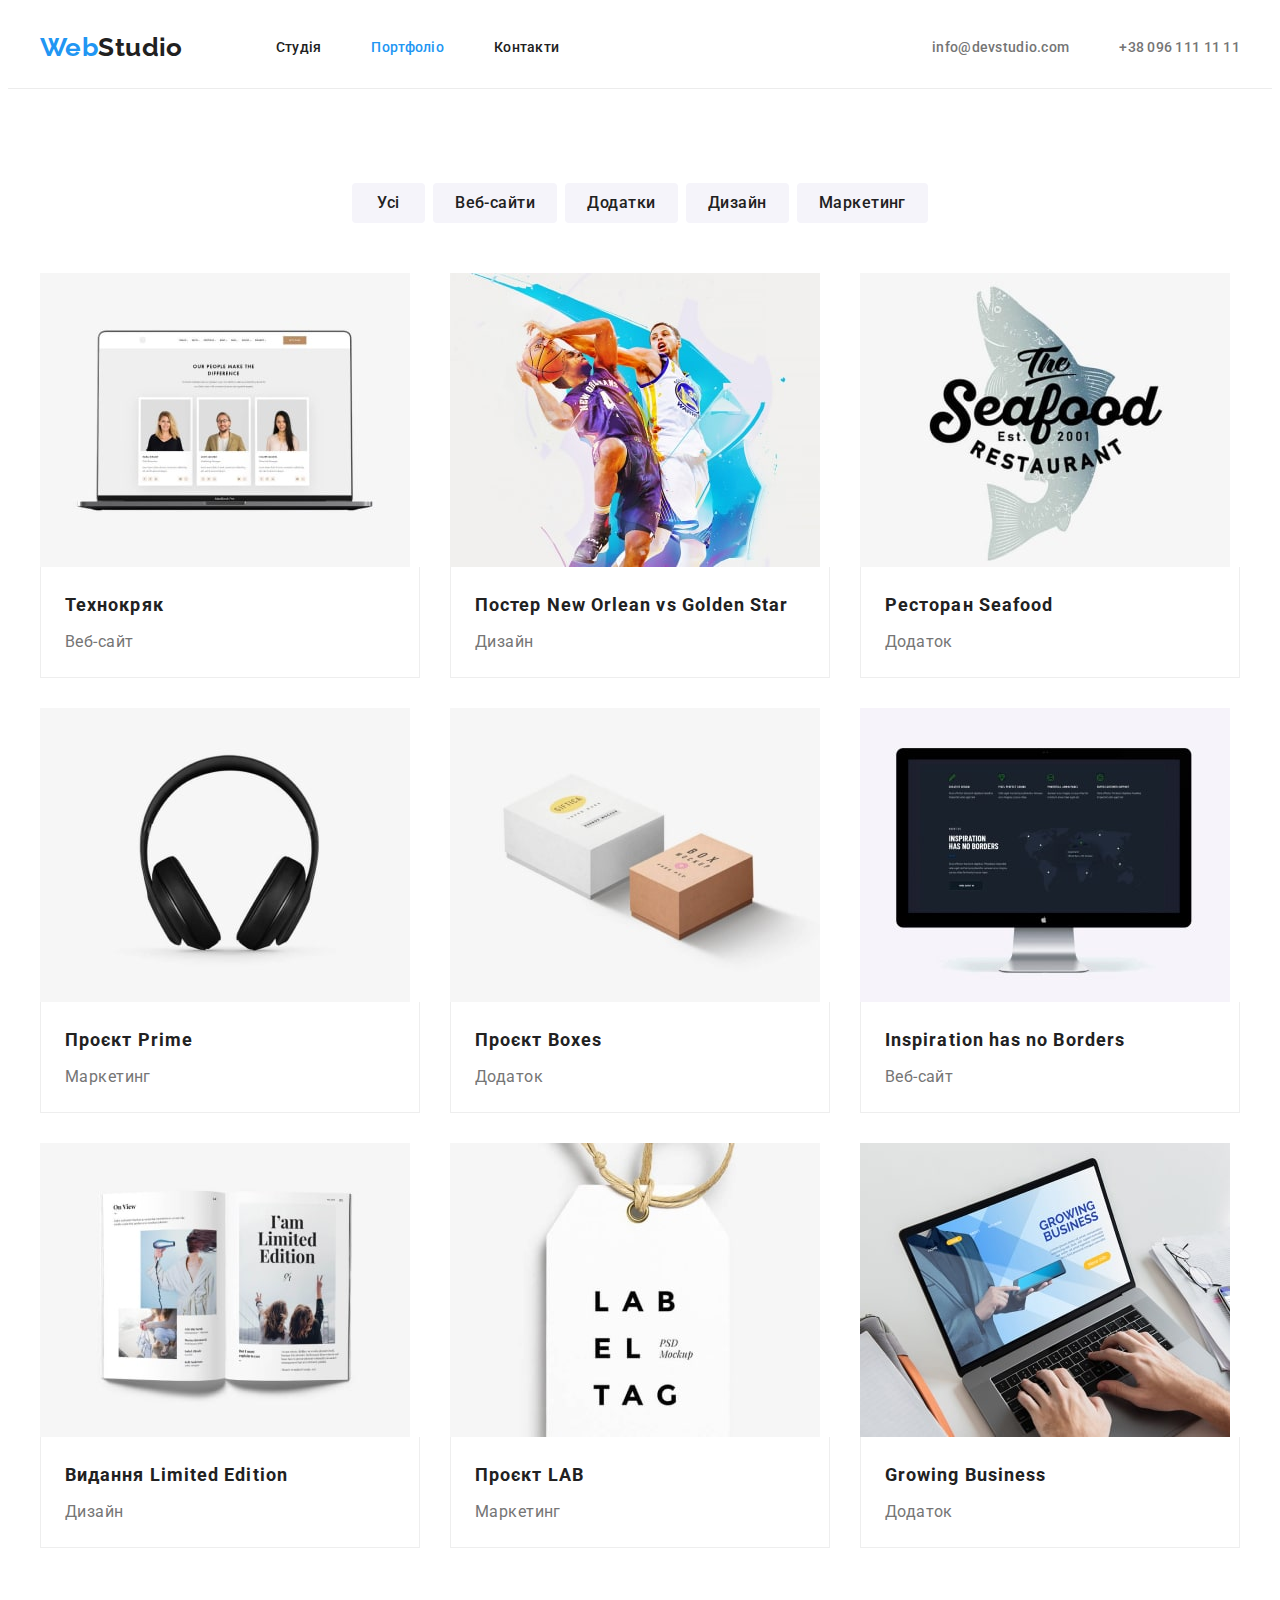
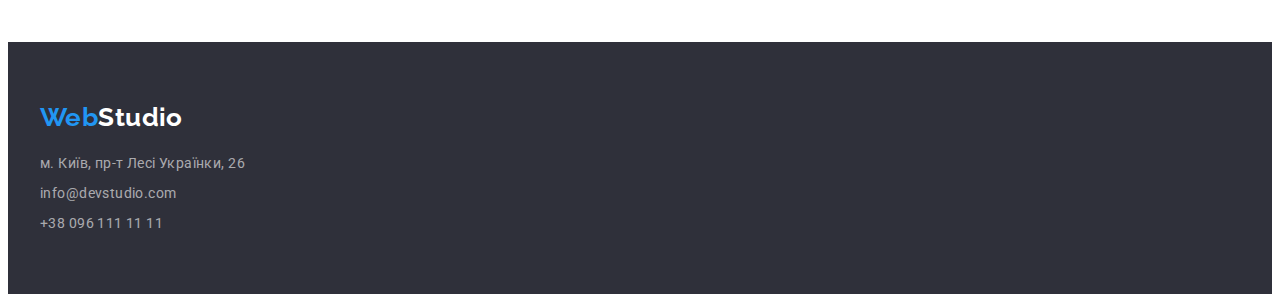
==== portfolio.html @ 9723e2de "Initial commit" ====
<!DOCTYPE html>
<html lang="uk">
  <head>
    <meta charset="UTF-8" />
    <meta http-equiv="X-UA-Compatible" content="IE=edge" />
    <meta name="viewport" content="width=device-width, initial-scale=1.0" />
    <link rel="preconnect" href="https://fonts.googleapis.com" />
    <link rel="preconnect" href="https://fonts.gstatic.com" crossorigin />
    <link
      rel="stylesheet"
      href="https://cdnjs.cloudflare.com/ajax/libs/modern-normalize/1.1.0/modern-normalize.min.css"
      integrity="sha512-wpPYUAdjBVSE4KJnH1VR1HeZfpl1ub8YT/NKx4PuQ5NmX2tKuGu6U/JRp5y+Y8XG2tV+wKQpNHVUX03MfMFn9Q=="
      crossorigin="anonymous"
      referrerpolicy="no-referrer"
    />
    <link
      href="https://fonts.googleapis.com/css2?family=Raleway:wght@700&family=Roboto:wght@400;500;700;900&display=swap"
      rel="stylesheet"
    />
    <link rel="stylesheet" href="./css/styles.css" />
    <title>Web Studio</title>
  </head>
  <body>
    <header class="header-section">
      <div class="container header-container">
        <nav class="nav">
          <a class="logo" href="./index.html"><span>Web</span>Studio</a>
          <ul class="list nav-links">
            <li><a class="link" href="./index.html">Студія</a></li>
            <li><a class="link current" href="./portfolio.html">Портфоліо</a></li>
            <li><a class="link" href="">Контакти</a></li>
          </ul>
        </nav>
        <ul class="contacts">
          <li>
            <a class="link" href="mailto:info@devstudio.com">info@devstudio.com</a>
          </li>
          <li>
            <a class="link" href="tel:+380961111111">+38 096 111 11 11</a>
          </li>
        </ul>
      </div>
    </header>
    <main>
      <section class="gallery section">
        <div class="container">
          <h1 class="hidden">Портфолио</h1>

          <!-- фильтр -->
          <ul class="filter list">
            <li class="filter-item"><button class="button" type="button">Усі</button></li>
            <li class="filter-item"><button class="button" type="button">Веб-сайти</button></li>
            <li class="filter-item"><button class="button" type="button">Додатки</button></li>
            <li class="filter-item"><button class="button" type="button">Дизайн</button></li>
            <li class="filter-item"><button class="button" type="button">Маркетинг</button></li>
          </ul>

          <!-- Галерея -->
          <ul class="work-list list">
            <li class="card">
              <a class="link" href="">
                <img
                  class="card-image"
                  src="./images/portfolio/img-1.jpg"
                  alt="Приклад роботи"
                  width="370"
                />
                <div class="desc-wrapper">
                  <h2 class="card-title">Технокряк</h2>
                  <p class="card-description">Веб-сайт</p>
                </div>
              </a>
            </li>
            <li class="card">
              <a class="link" href="">
                <img
                  class="card-image"
                  src="./images/portfolio/img-2.jpg"
                  alt="Приклад роботи"
                  width="370"
                />
                <div class="desc-wrapper">
                  <h2 class="card-title">Постер New Orlean vs Golden Star</h2>
                  <p class="card-description">Дизайн</p>
                </div>
              </a>
            </li>
            <li class="card">
              <a class="link" href="">
                <img
                  class="card-image"
                  src="./images/portfolio/img-3.jpg"
                  alt="Приклад роботи"
                  width="370"
                />
                <div class="desc-wrapper">
                  <h2 class="card-title">Ресторан Seafood</h2>
                  <p class="card-description">Додаток</p>
                </div>
              </a>
            </li>
            <li class="card">
              <a class="link" href="">
                <img
                  class="card-image"
                  src="./images/portfolio/img-4.jpg"
                  alt="Приклад роботи"
                  width="370"
                />
                <div class="desc-wrapper">
                  <h2 class="card-title">Проєкт Prime</h2>
                  <p class="card-description">Маркетинг</p>
                </div>
              </a>
            </li>
            <li class="card">
              <a class="link" href="">
                <img
                  class="card-image"
                  src="./images/portfolio/img-5.jpg"
                  alt="Приклад роботи"
                  width="370"
                />
                <div class="desc-wrapper">
                  <h2 class="card-title">Проєкт Boxes</h2>
                  <p class="card-description">Додаток</p>
                </div>
              </a>
            </li>
            <li class="card">
              <a class="link" href="">
                <img
                  class="card-image"
                  src="./images/portfolio/img-6.jpg"
                  alt="Приклад роботи"
                  width="370"
                />
                <div class="desc-wrapper">
                  <h2 class="card-title">Inspiration has no Borders</h2>
                  <p class="card-description">Веб-сайт</p>
                </div>
              </a>
            </li>
            <li class="card">
              <a class="link" href="">
                <img
                  class="card-image"
                  src="./images/portfolio/img-7.jpg"
                  alt="Приклад роботи"
                  width="370"
                />
                <div class="desc-wrapper">
                  <h2 class="card-title">Видання Limited Edition</h2>
                  <p class="card-description">Дизайн</p>
                </div>
              </a>
            </li>
            <li class="card">
              <a class="link" href="">
                <img
                  class="card-image"
                  src="./images/portfolio/img-8.jpg"
                  alt="Приклад роботи"
                  width="370"
                />
                <div class="desc-wrapper">
                  <h2 class="card-title">Проєкт LAB</h2>
                  <p class="card-description">Маркетинг</p>
                </div>
              </a>
            </li>
            <li class="card">
              <a class="link" href="">
                <img
                  class="card-image"
                  src="./images/portfolio/img-9.jpg"
                  alt="Приклад роботи"
                  width="370"
                />
                <div class="desc-wrapper">
                  <h2 class="card-title">Growing Business</h2>
                  <p class="card-description">Додаток</p>
                </div>
              </a>
            </li>
          </ul>
        </div>
      </section>
    </main>
    <footer class="section">
      <div class="container">
        <a class="logo" href="./index.html"><span>Web</span>Studio</a>
        <address>
          <ul class="list">
            <li class="item">
              <a
                class="link location"
                href="https://goo.gl/maps/Ng53ubhgUgU8Qism7"
                target="_blank"
                rel="noopener noreferrer"
                >м. Київ, пр-т Лесі Українки, 26</a
              >
            </li>
            <li class="item">
              <a class="link" href="mailto:info@devstudio.com">info@devstudio.com</a>
            </li>
            <li class="item"><a class="link" href="tel:+380961111111">+38 096 111 11 11</a></li>
          </ul>
        </address>
      </div>
    </footer>
  </body>
</html>
---- css/styles.css ----
/* #2196F3 - accent color */
:root {
  --main-text-color: #757575;
  --title-color: #212121;
  --accent-color: #2196f3;
  --main-white-color: #ffffff;
  --main-background-color: #ffffff;
  --contact-color: #757575;
  --footer-contact-color: rgba(255, 255, 255, 0.6);
  --footer-background-color: #2f303a;
  --filter-button-background: #f5f4fa;
  --secondary-section-background: #f5f4fa;
  --header-border-color: #ececec;
  --gallery-item-border: #eeeeee;
}

.visually-hidden {
  position: absolute;
  width: 1px;
  height: 1px;
  margin: -1px;
  border: 0;
  padding: 0;

  white-space: nowrap;
  clip-path: inset(100%);
  clip: rect(0 0 0 0);
  overflow: hidden;
}

body {
  font-family: 'Roboto', 'Helvetica Neue', 'Verdana', 'Tahoma', sans-serif;
  font-size: 14px;
  line-height: 1.71;
  letter-spacing: 0.03em;

  color: var(--main-text-color);
  background-color: var(--main-background-color);
}

h1,
h2,
h3,
h4,
h5,
h6,
p,
ul {
  margin: 0;
}

img {
  display: block;
  max-width: 100%;
  height: auto;
}

ul {
  padding-left: 0;
  list-style: none;
}

.container {
  width: 1200px;
  padding-left: 15px;
  padding-right: 15px;
  margin: 0 auto;
}

.section {
  padding-top: 94px;
  padding-bottom: 94px;
  min-width: 1200px;
}

.list {
  margin-top: 0;
  margin-bottom: 0;
  list-style-type: none;
}

.hidden {
  margin: 0;
  padding: 0;
  height: 0;
  visibility: hidden;
}

.title {
  margin-top: 0;
  margin-bottom: 50px;
  font-size: 36px;
  font-weight: 700;
  line-height: 1.167;
  color: var(--title-color);
}

/* header section */

header {
  border-bottom: 1px solid Var(--header-border-color);
}

.header-container {
  display: flex;
  align-items: center;
  justify-content: center;
}

.logo {
  padding-top: 24px;
  padding-bottom: 25px;

  font-family: 'Raleway', sans-serif;
  font-size: 26px;
  font-weight: 700;
  line-height: 1.1925; /*30.52/26 = 1.17, но тогда размер блока не равен 80px */
  color: var(--title-color);
  text-decoration: none;
}

.logo > span {
  color: var(--accent-color);
}

.nav {
  display: flex;
  align-items: center;
}

.nav-links {
  display: flex;
  margin-left: 93px;
  gap: 50px;
}

.nav-links .link {
  font-size: 14px;
  font-weight: 500;
  line-height: 1.17;
  letter-spacing: 0.02em;
  color: var(--title-color);
  text-decoration: none;
}

.nav-links .current,
.nav-links .link:hover,
.nav-links .link:focus {
  color: var(--accent-color);
}

.header-section .contacts {
  margin-left: auto;
}

.contacts {
  display: flex;
  gap: 50px;
}
.contacts .link {
  font-weight: 500;
  line-height: 1.2;
  letter-spacing: 0.02em;
  color: var(--contact-color);
  text-decoration: none;
}

.contacts .link:not(:last-child()) {
  margin-right: 50px;
}

.contacts .link:hover,
.contacts .link:focus {
  color: var(--accent-color);
}

/* hero section */

.hero {
  background-color: var(--footer-background-color);
  text-align: center;
}

.hero.section {
  padding-top: 200px;
  padding-bottom: 200px;
}

.hero .title {
  max-width: 696px;
  margin-bottom: 30px;
  margin-left: auto;
  margin-right: auto;
  font-size: 44px;
  font-weight: 900;
  line-height: 1.3637;
  letter-spacing: 0.06em;
  text-transform: uppercase;
  color: var(--main-white-color);
}

.order-button {
  border: none;
  min-width: 216px;
  padding: 10px 32px;

  border-radius: 4px;

  font-family: inherit;
  font-size: 16px;
  font-weight: 700;
  line-height: 1.875;
  letter-spacing: 0.06em;
  color: var(--main-white-color);
  background-color: var(--accent-color);
  cursor: pointer;
}

/* advantage section */

.advantage.section {
  padding-bottom: 47px;
}

.advantage .list {
  display: flex;
  gap: 30px;
}

.advantage .card {
  flex-basis: calc((100%-3 * 30px) / 4);
  /* 270px; */
}

.advantage .title {
  margin-bottom: 10px;
  font-size: 14px;
  font-weight: 700;
  line-height: 1.143;
  text-transform: uppercase;
}

.advantage .desc {
  margin-top: 0;
  margin-bottom: 0;
  line-height: 1.715;
}
/* our work section */

.our-work {
  text-align: center;
}
.our-work.section {
  padding-top: 47px;
}

.our-work .list {
  display: flex;
  gap: 30px;
}

.our-work .item {
  flex-basis: calc((100%-2 * 30px) / 3);
}

/* our team */
.our-team {
  background-color: var(--secondary-section-background);
  text-align: center;
}

.our-team .list {
  display: flex;
  gap: 30px;
}
.our-team .item {
  flex-basis: calc((100%-3 * 30px) / 4);

  padding-bottom: 30px;
  box-shadow: 0px 1px 3px rgba(0, 0, 0, 0.12), 0px 1px 1px rgba(0, 0, 0, 0.14),
    0px 2px 1px rgba(0, 0, 0, 0.2);
  border-radius: 0px 0px 4px 4px;
}
.member-photo {
  margin-bottom: 30px;
}
.member-title {
  margin-top: 0;
  margin-bottom: 10px;

  font-size: 16px;
  font-weight: 500;
  line-height: 1.1875;
  color: var(--title-color);
}

.member-position {
  margin-top: 0px;
  margin-bottom: 0px;

  font-size: 16px;
  line-height: 1.1875;
}

/* footer */

footer {
  background-color: var(--footer-background-color);
}

footer.section {
  padding-top: 60px;
  padding-bottom: 60px;
}
footer .logo {
  display: inline-block;
  padding-top: 0;
  padding-bottom: 0;
  margin-bottom: 20px;

  color: var(--main-white-color);
}

footer .item {
  line-height: 1.5;
}

footer .item:not(:last-child) {
  margin-bottom: 9px;
}
footer .link {
  color: var(--footer-contact-color);
  text-decoration: none;
  font-style: normal;
}

footer .link:hover,
footer .link:focus {
  color: var(--accent-color);
}
.location {
  font-size: 14px;
  color: var(--main-white-color);
  text-decoration: none;
  font-style: normal;
}

/* portfolio.html */

/* filter */
.filter {
  display: flex;
  justify-content: center;
  margin-bottom: 50px;
  gap: 8px;
}
.filter .button {
  min-width: 73px;
  padding: 6px 22px;

  border-radius: 4px;
  border: none;

  font-family: inherit;
  font-size: 16px;
  font-weight: 500;
  line-height: 1.75;
  letter-spacing: 0.03em;
  color: var(--title-color);
  background-color: var(--filter-button-background);
  cursor: pointer;
}

/* .filter-item:not(:first-child) {
  margin-left: 8px;
} */

.filter .button:hover,
.filter .button:focus {
  color: var(--main-white-color);
  background-color: var(--accent-color);
}

/* gallery */

.work-list {
  display: flex;
  flex-wrap: wrap;
  gap: 30px;
}

.gallery .link {
  text-decoration: none;
}

.gallery .card {
  flex-basis: calc((100% - 2 * 30px) / 3);
}

.gallery .desc-wrapper {
  padding: 20px 24px;

  border-right: 1px solid var(--gallery-item-border);
  border-bottom: 1px solid var(--gallery-item-border);
  border-left: 1px solid var(--gallery-item-border);
}

.gallery .card-title {
  margin-top: 0;
  margin-bottom: 4px;

  font-size: 18px;
  font-weight: 700;
  letter-spacing: 0.06em;
  line-height: 2;
  color: var(--title-color);
}

.gallery .card-description {
  font-size: 16px;
  line-height: 1.875;
  color: var(--main-text-color);
}
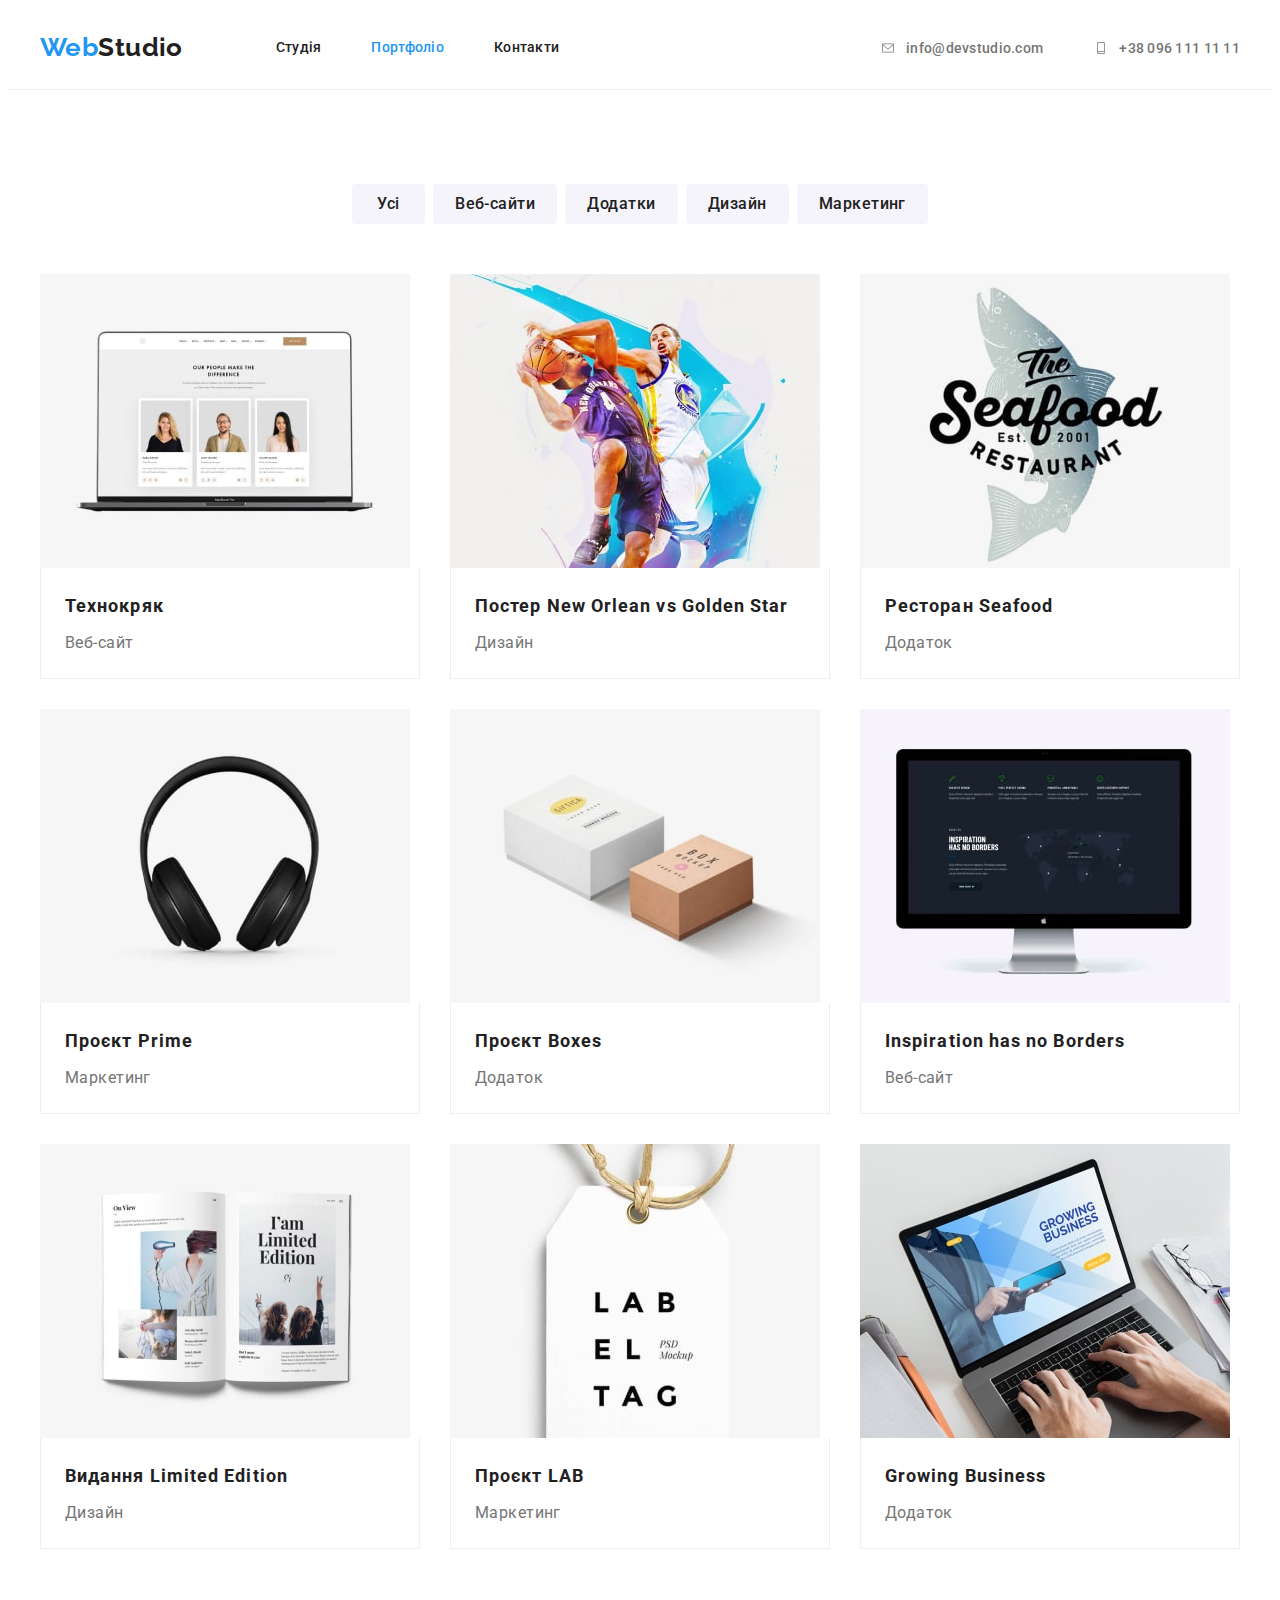
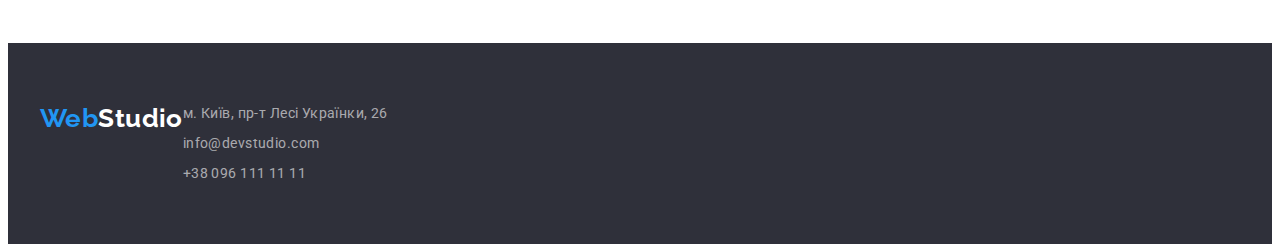
==== commit 1bcee9d4: "Добавляет иконки и дополнительные секции" ====
--- a/portfolio.html
+++ b/portfolio.html
@@ -33,10 +33,20 @@
         </nav>
         <ul class="contacts">
           <li>
-            <a class="link" href="mailto:info@devstudio.com">info@devstudio.com</a>
+            <a class="link" href="mailto:info@devstudio.com">
+              <svg class="icon" width="16px" height="12px">
+                <use href="./images/icons.svg#icon-envelope"></use>
+              </svg>
+              info@devstudio.com</a
+            >
           </li>
           <li>
-            <a class="link" href="tel:+380961111111">+38 096 111 11 11</a>
+            <a class="link" href="tel:+380961111111">
+              <svg class="icon" width="16px" height="12px">
+                <use href="./images/icons.svg#icon-smartphone"></use>
+              </svg>
+              +38 096 111 11 11</a
+            >
           </li>
         </ul>
       </div>
--- a/css/styles.css
+++ b/css/styles.css
@@ -12,6 +12,8 @@
   --secondary-section-background: #f5f4fa;
   --header-border-color: #ececec;
   --gallery-item-border: #eeeeee;
+  --social-icons-color: #afb1b8;
+  --footer-social-background: rgba(255, 255, 255, 0.1);
 }
 
 .visually-hidden {
@@ -158,6 +160,11 @@
   gap: 50px;
 }
 .contacts .link {
+  display: flex;
+  align-items: center;
+
+  padding: 32px 0;
+
   font-weight: 500;
   line-height: 1.2;
   letter-spacing: 0.02em;
@@ -174,11 +181,28 @@
   color: var(--accent-color);
 }
 
+.contacts .icon {
+  vertical-align: middle;
+  margin-right: 10px;
+  fill: var(--contact-color);
+}
+
+.contacts .link:hover .icon,
+.contacts .link:focus .icon {
+  fill: var(--accent-color);
+}
+
 /* hero section */
 
 .hero {
+  background: linear-gradient(rgba(47, 48, 58, 0.4), rgba(47, 48, 58, 0.4)),
+    url(../images/hero-img.jpg);
   background-color: var(--footer-background-color);
+  background-position: center;
+  background-size: cover;
   text-align: center;
+  max-width: 1600px;
+  margin: 0 auto;
 }
 
 .hero.section {
@@ -213,7 +237,14 @@
   letter-spacing: 0.06em;
   color: var(--main-white-color);
   background-color: var(--accent-color);
+  box-shadow: 0px 4px 4px rgba(0, 0, 0, 0.25);
   cursor: pointer;
+}
+
+.order-button:hover,
+.order-button:focus {
+  background: #188ce8;
+  box-shadow: 0px 4px 4px rgba(0, 0, 0, 0.15);
 }
 
 /* advantage section */
@@ -230,6 +261,12 @@
 .advantage .card {
   flex-basis: calc((100%-3 * 30px) / 4);
   /* 270px; */
+}
+
+.advantage .icon-wrap {
+  padding: 25px 100px;
+  margin-bottom: 30px;
+  background-color: var(--filter-button-background);
 }
 
 .advantage .title {
@@ -276,14 +313,15 @@
 .our-team .item {
   flex-basis: calc((100%-3 * 30px) / 4);
 
-  padding-bottom: 30px;
   box-shadow: 0px 1px 3px rgba(0, 0, 0, 0.12), 0px 1px 1px rgba(0, 0, 0, 0.14),
     0px 2px 1px rgba(0, 0, 0, 0.2);
   border-radius: 0px 0px 4px 4px;
 }
-.member-photo {
-  margin-bottom: 30px;
-}
+
+.description-wrap {
+  padding: 30px 32px;
+}
+
 .member-title {
   margin-top: 0;
   margin-bottom: 10px;
@@ -296,10 +334,74 @@
 
 .member-position {
   margin-top: 0px;
-  margin-bottom: 0px;
+  margin-bottom: 16px;
 
   font-size: 16px;
   line-height: 1.1875;
+}
+
+.social-list {
+  display: flex;
+  gap: 10px;
+  margin: 0 auto;
+}
+
+.social-link {
+  display: flex;
+  justify-content: center;
+  align-items: center;
+  width: 44px;
+  height: 44px;
+  padding: 12px;
+  border-radius: 50%;
+}
+
+.our-team .social-link:hover,
+.our-team .social-link:focus {
+  background-color: var(--accent-color);
+}
+
+.social-icon {
+  width: 20px;
+  height: 20px;
+  fill: var(--social-icons-color);
+}
+
+.our-team .social-link:hover .social-icon,
+.our-team .social-link:focus .social-icon {
+  fill: var(--main-background-color);
+}
+
+/* clients section */
+
+.clients .container {
+  text-align: center;
+}
+
+.clients-list {
+  display: flex;
+  gap: 30px;
+}
+
+.client-link {
+  display: block;
+  width: 170px;
+  height: 92px;
+  padding: 16px 32px;
+
+  border: 1px solid var(--social-icons-color);
+  border-radius: 4px;
+}
+
+.client-link:hover .client-icon,
+.client-link:focus .client-icon {
+  fill: var(--accent-color);
+}
+
+.client-icon {
+  width: 106px;
+  height: 60px;
+  fill: var(--social-icons-color);
 }
 
 /* footer */
@@ -312,6 +414,11 @@
   padding-top: 60px;
   padding-bottom: 60px;
 }
+
+footer .container {
+  display: flex;
+}
+
 footer .logo {
   display: inline-block;
   padding-top: 0;
@@ -343,6 +450,23 @@
   color: var(--main-white-color);
   text-decoration: none;
   font-style: normal;
+}
+
+footer .social-wrap {
+  margin-left: 70px;
+}
+
+footer .social-link {
+  background: var(--footer-social-background);
+}
+
+footer .social-link:hover,
+footer .social-link:focus {
+  background: var(--accent-color);
+}
+
+footer .social-icon {
+  fill: var(--main-white-color);
 }
 
 /* portfolio.html */
@@ -379,6 +503,8 @@
 .filter .button:focus {
   color: var(--main-white-color);
   background-color: var(--accent-color);
+  box-shadow: 0px 3px 1px rgba(0, 0, 0, 0.1), 0px 1px 2px rgba(0, 0, 0, 0.08),
+    0px 2px 2px rgba(0, 0, 0, 0.12);
 }
 
 /* gallery */
@@ -395,6 +521,11 @@
 
 .gallery .card {
   flex-basis: calc((100% - 2 * 30px) / 3);
+}
+
+.gallery .card:hover {
+  box-shadow: 0px 1px 1px rgba(0, 0, 0, 0.12), 0px 4px 4px rgba(0, 0, 0, 0.06),
+    1px 4px 6px rgba(0, 0, 0, 0.16);
 }
 
 .gallery .desc-wrapper {
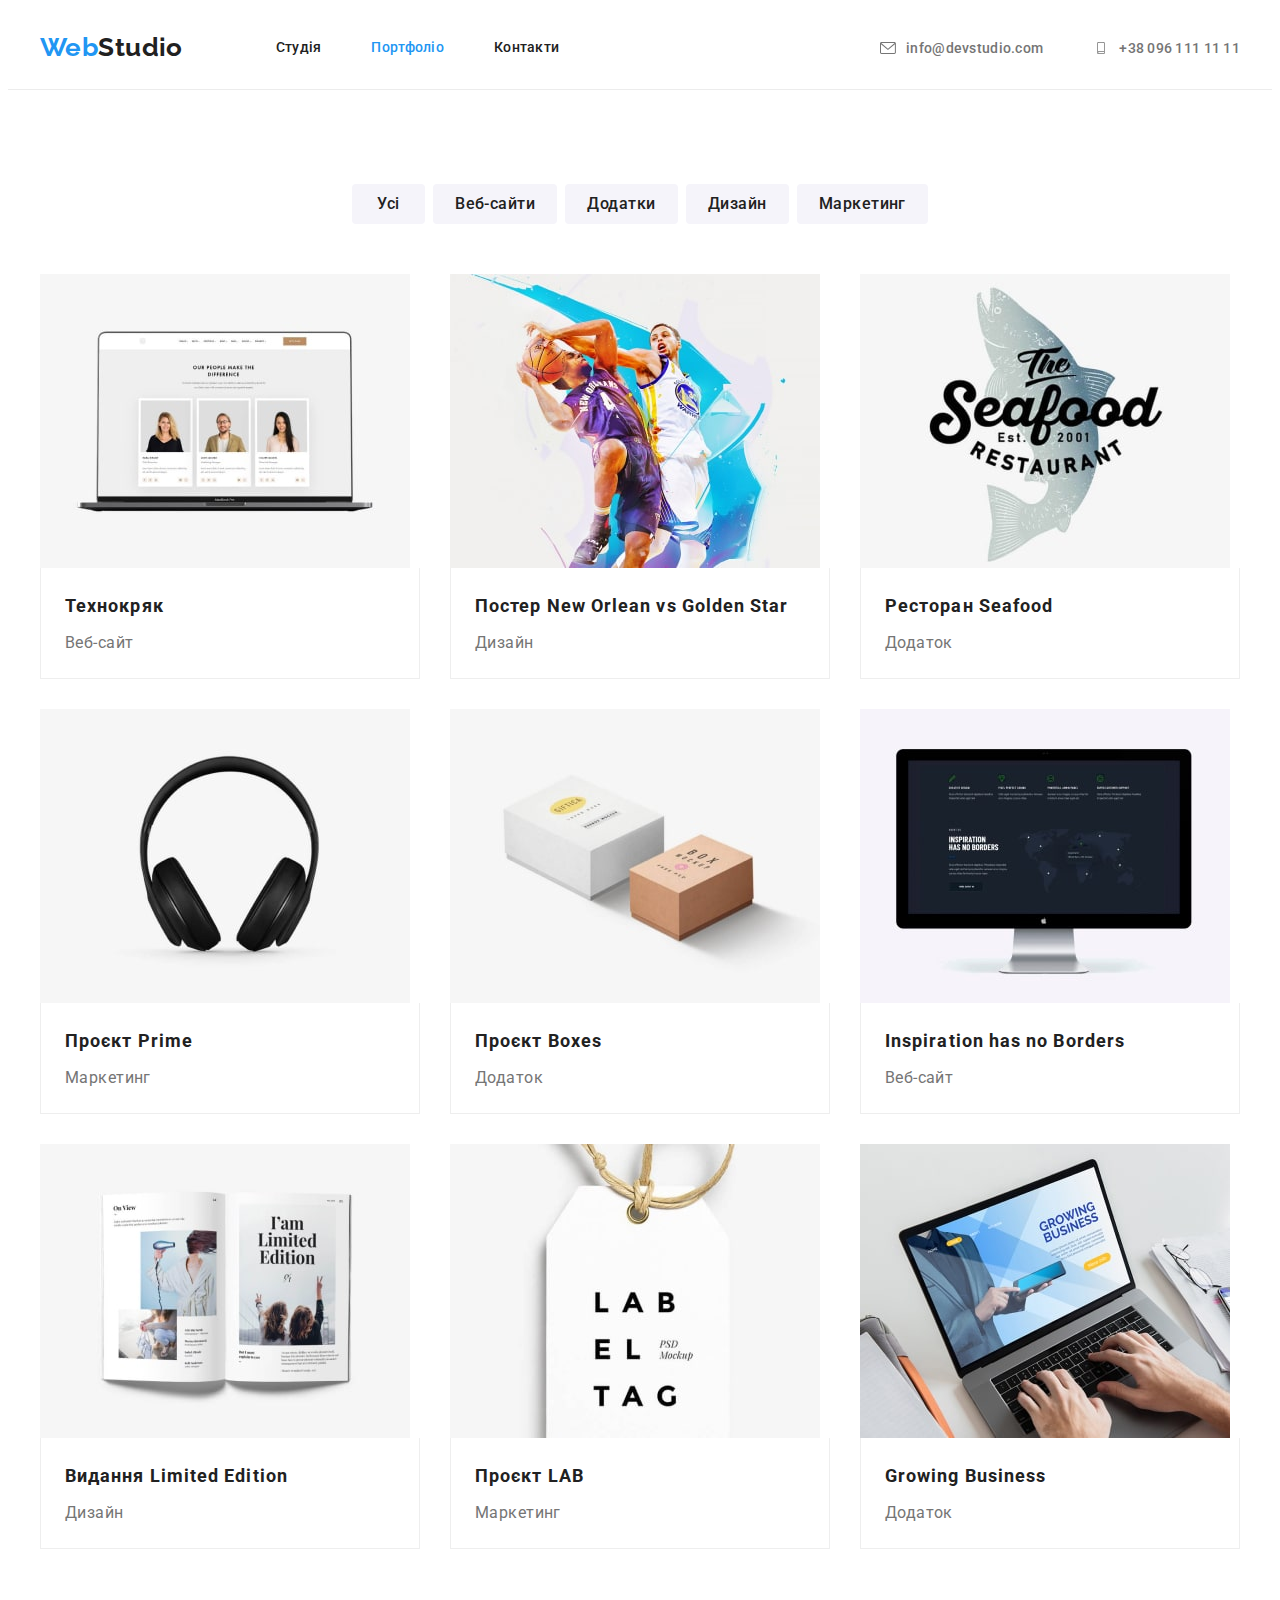
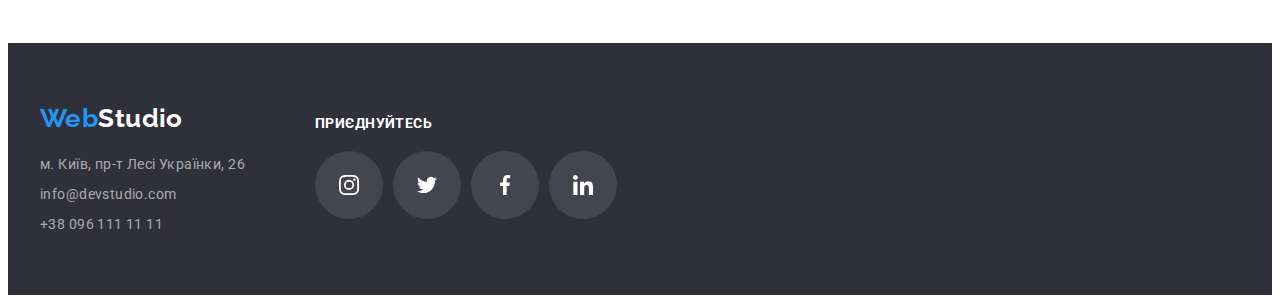
==== commit 06d23a4e: "Добаляет окончательные исправления по заданию" ====
--- a/portfolio.html
+++ b/portfolio.html
@@ -26,7 +26,7 @@
         <nav class="nav">
           <a class="logo" href="./index.html"><span>Web</span>Studio</a>
           <ul class="list nav-links">
-            <li><a class="link" href="./index.html">Студія</a></li>
+            <li><a class="link" href=".index.html">Студія</a></li>
             <li><a class="link current" href="./portfolio.html">Портфоліо</a></li>
             <li><a class="link" href="">Контакти</a></li>
           </ul>
@@ -199,24 +199,59 @@
     </main>
     <footer class="section">
       <div class="container">
-        <a class="logo" href="./index.html"><span>Web</span>Studio</a>
-        <address>
-          <ul class="list">
-            <li class="item">
-              <a
-                class="link location"
-                href="https://goo.gl/maps/Ng53ubhgUgU8Qism7"
-                target="_blank"
-                rel="noopener noreferrer"
-                >м. Київ, пр-т Лесі Українки, 26</a
-              >
-            </li>
-            <li class="item">
-              <a class="link" href="mailto:info@devstudio.com">info@devstudio.com</a>
-            </li>
-            <li class="item"><a class="link" href="tel:+380961111111">+38 096 111 11 11</a></li>
-          </ul>
-        </address>
+        <div class="address-wrap">
+          <a class="logo" href="./index.html"><span>Web</span>Studio</a>
+          <address>
+            <ul class="list">
+              <li class="item">
+                <a
+                  class="link location"
+                  href="https://goo.gl/maps/Ng53ubhgUgU8Qism7"
+                  target="_blank"
+                  rel="noopener noreferrer"
+                  >м. Київ, пр-т Лесі Українки, 26</a
+                >
+              </li>
+              <li class="item">
+                <a class="link" href="mailto:info@devstudio.com">info@devstudio.com</a>
+              </li>
+              <li class="item"><a class="link" href="tel:+380961111111">+38 096 111 11 11</a></li>
+            </ul>
+          </address>
+        </div>
+        <div class="social-wrap">
+          <p class="join">приєднуйтесь</p>
+          <ul class="social-list">
+            <li>
+              <a class="social-link" href="" aria-label="instagram">
+                <svg class="social-icon" width="20" height="20">
+                  <use href="./images/icons.svg#icon-instagram"></use>
+                </svg>
+              </a>
+            </li>
+            <li>
+              <a class="social-link" href="" aria-label="twitter">
+                <svg class="social-icon" width="20" height="20">
+                  <use href="./images/icons.svg#icon-twitter"></use>
+                </svg>
+              </a>
+            </li>
+            <li>
+              <a class="social-link" href="" aria-label="facebook">
+                <svg class="social-icon" width="20" height="20">
+                  <use href="./images/icons.svg#icon-facebook"></use>
+                </svg>
+              </a>
+            </li>
+            <li>
+              <a class="social-link" href="" aria-label="linkedin">
+                <svg class="social-icon" width="20" height="20">
+                  <use href="./images/icons.svg#icon-linkedin"></use>
+                </svg>
+              </a>
+            </li>
+          </ul>
+        </div>
       </div>
     </footer>
   </body>
--- a/css/styles.css
+++ b/css/styles.css
@@ -362,8 +362,6 @@
 }
 
 .social-icon {
-  width: 20px;
-  height: 20px;
   fill: var(--social-icons-color);
 }
 
@@ -399,8 +397,6 @@
 }
 
 .client-icon {
-  width: 106px;
-  height: 60px;
   fill: var(--social-icons-color);
 }
 
@@ -454,6 +450,19 @@
 
 footer .social-wrap {
   margin-left: 70px;
+}
+
+footer .join {
+  font-family: 'Roboto';
+  font-style: normal;
+  font-weight: 700;
+  font-size: 14px;
+  line-height: 1.1428;
+  letter-spacing: 0.03em;
+  text-transform: uppercase;
+  color: var(--main-white-color);
+  margin-bottom: 20px;
+  margin-top: 12px;
 }
 
 footer .social-link {
@@ -516,16 +525,22 @@
 }
 
 .gallery .link {
+  display: block;
   text-decoration: none;
 }
+
+.gallery .link:hover {
+  box-shadow: 0px 1px 1px rgba(0, 0, 0, 0.12), 0px 4px 4px rgba(0, 0, 0, 0.06),
+    1px 4px 6px rgba(0, 0, 0, 0.16);
+}
+
+/* .gallery .link:hover .card {
+  box-shadow: 0px 1px 1px rgba(0, 0, 0, 0.12), 0px 4px 4px rgba(0, 0, 0, 0.06),
+    1px 4px 6px rgba(0, 0, 0, 0.16);
+} */
 
 .gallery .card {
   flex-basis: calc((100% - 2 * 30px) / 3);
-}
-
-.gallery .card:hover {
-  box-shadow: 0px 1px 1px rgba(0, 0, 0, 0.12), 0px 4px 4px rgba(0, 0, 0, 0.06),
-    1px 4px 6px rgba(0, 0, 0, 0.16);
 }
 
 .gallery .desc-wrapper {
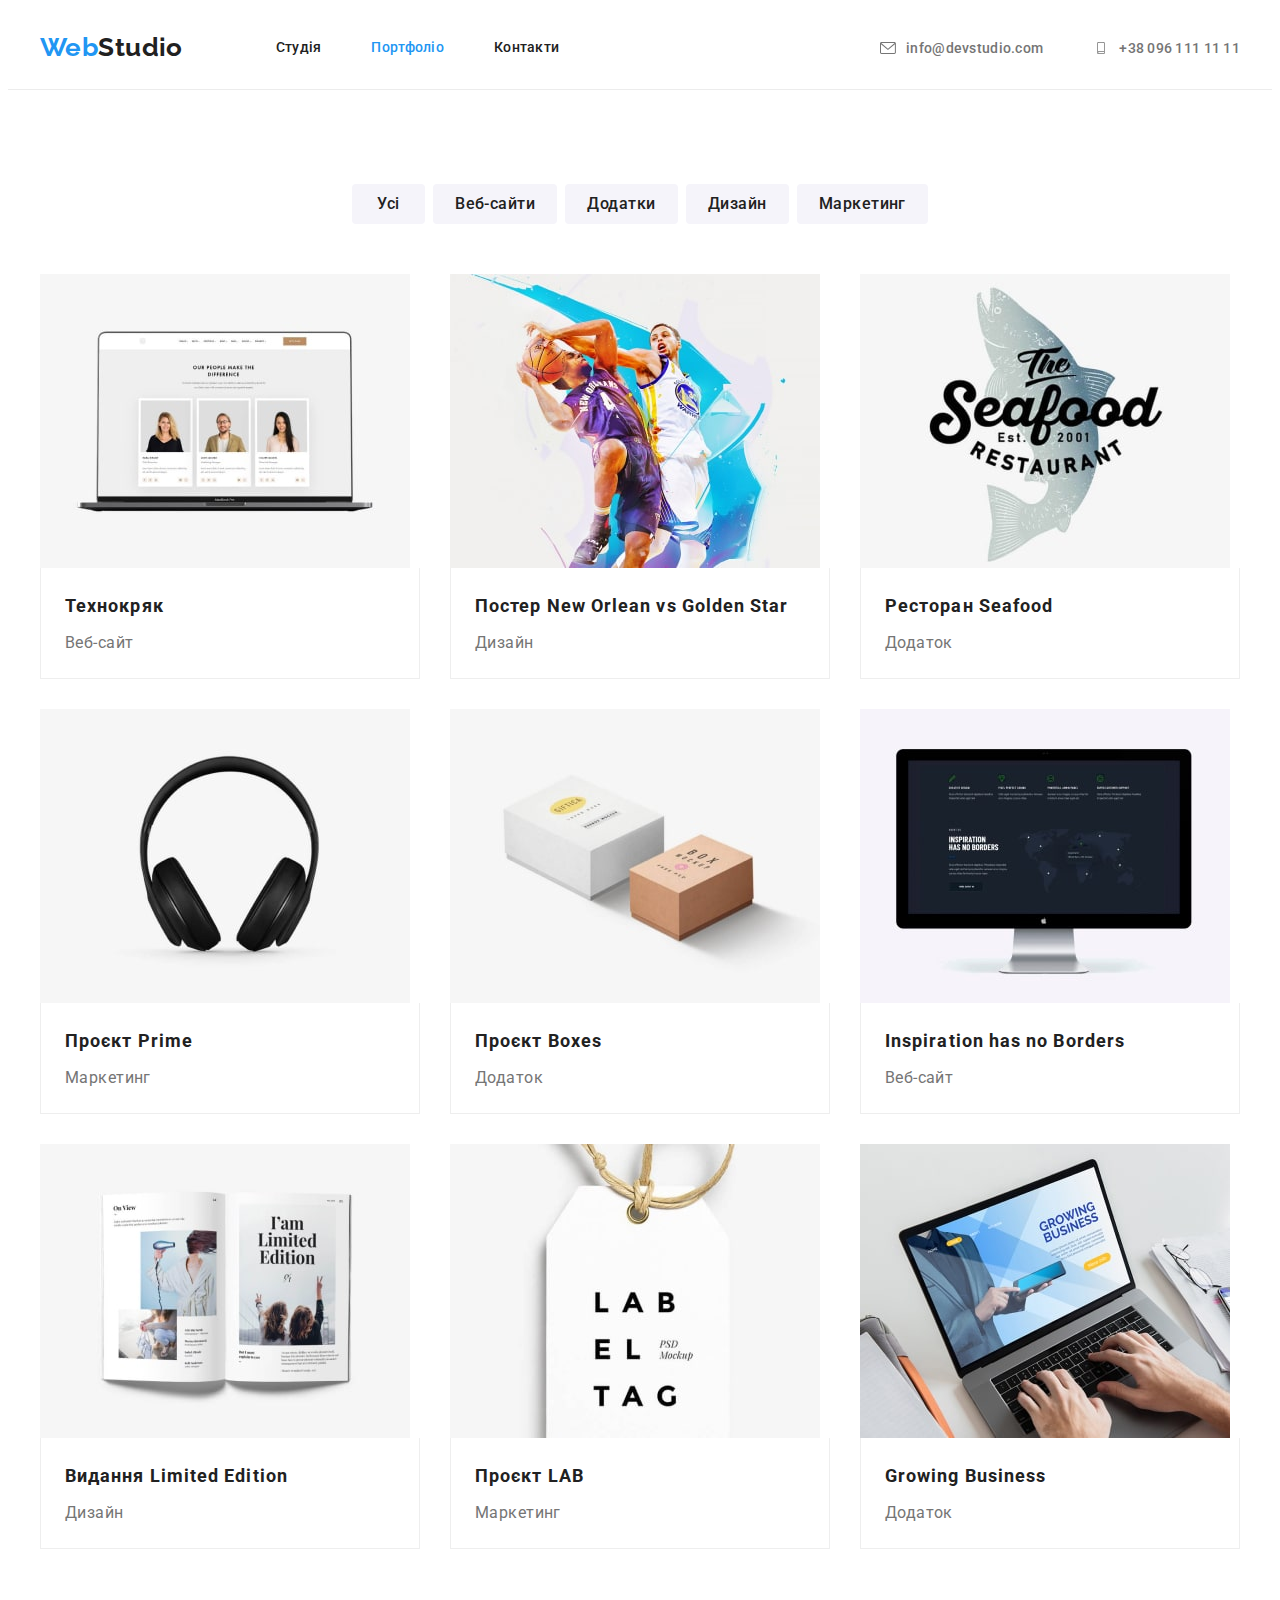
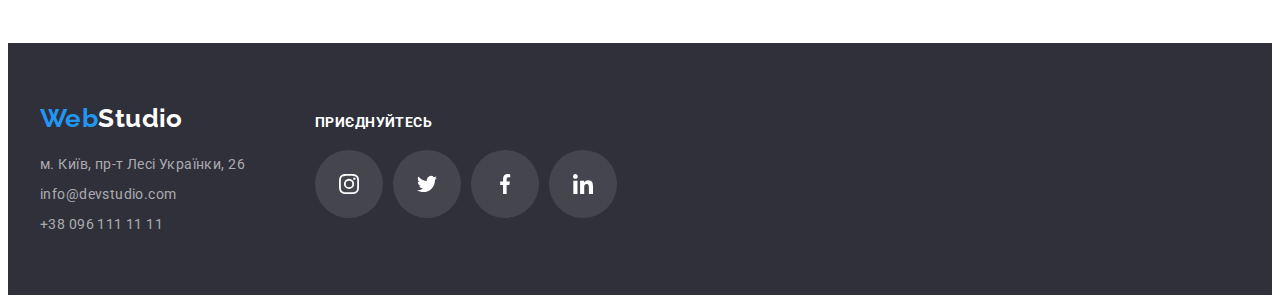
==== commit cd560223: "Вносит правки по комментариям ментора" ====
--- a/portfolio.html
+++ b/portfolio.html
@@ -26,7 +26,7 @@
         <nav class="nav">
           <a class="logo" href="./index.html"><span>Web</span>Studio</a>
           <ul class="list nav-links">
-            <li><a class="link" href=".index.html">Студія</a></li>
+            <li><a class="link" href="./index.html">Студія</a></li>
             <li><a class="link current" href="./portfolio.html">Портфоліо</a></li>
             <li><a class="link" href="">Контакти</a></li>
           </ul>
--- a/css/styles.css
+++ b/css/styles.css
@@ -72,7 +72,7 @@
 .section {
   padding-top: 94px;
   padding-bottom: 94px;
-  min-width: 1200px;
+  min-width: 1200px; /*без цього при зменьшені вікна обрізається сторінка */
 }
 
 .list {
@@ -260,13 +260,13 @@
 
 .advantage .card {
   flex-basis: calc((100%-3 * 30px) / 4);
-  /* 270px; */
 }
 
 .advantage .icon-wrap {
   padding: 25px 100px;
   margin-bottom: 30px;
   background-color: var(--filter-button-background);
+  border-radius: 4px;
 }
 
 .advantage .title {
@@ -313,6 +313,7 @@
 .our-team .item {
   flex-basis: calc((100%-3 * 30px) / 4);
 
+  background-color: var(--main-white-color);
   box-shadow: 0px 1px 3px rgba(0, 0, 0, 0.12), 0px 1px 1px rgba(0, 0, 0, 0.14),
     0px 2px 1px rgba(0, 0, 0, 0.2);
   border-radius: 0px 0px 4px 4px;
@@ -391,6 +392,11 @@
   border-radius: 4px;
 }
 
+.client-link:hover,
+.client-link:focus {
+  border: 1px solid var(--accent-color);
+}
+
 .client-link:hover .client-icon,
 .client-link:focus .client-icon {
   fill: var(--accent-color);
@@ -413,6 +419,7 @@
 
 footer .container {
   display: flex;
+  align-items: baseline;
 }
 
 footer .logo {
@@ -462,7 +469,6 @@
   text-transform: uppercase;
   color: var(--main-white-color);
   margin-bottom: 20px;
-  margin-top: 12px;
 }
 
 footer .social-link {
@@ -504,10 +510,6 @@
   cursor: pointer;
 }
 
-/* .filter-item:not(:first-child) {
-  margin-left: 8px;
-} */
-
 .filter .button:hover,
 .filter .button:focus {
   color: var(--main-white-color);
@@ -529,15 +531,11 @@
   text-decoration: none;
 }
 
-.gallery .link:hover {
+.gallery .link:hover,
+.gallery .link:focus {
   box-shadow: 0px 1px 1px rgba(0, 0, 0, 0.12), 0px 4px 4px rgba(0, 0, 0, 0.06),
     1px 4px 6px rgba(0, 0, 0, 0.16);
 }
-
-/* .gallery .link:hover .card {
-  box-shadow: 0px 1px 1px rgba(0, 0, 0, 0.12), 0px 4px 4px rgba(0, 0, 0, 0.06),
-    1px 4px 6px rgba(0, 0, 0, 0.16);
-} */
 
 .gallery .card {
   flex-basis: calc((100% - 2 * 30px) / 3);
